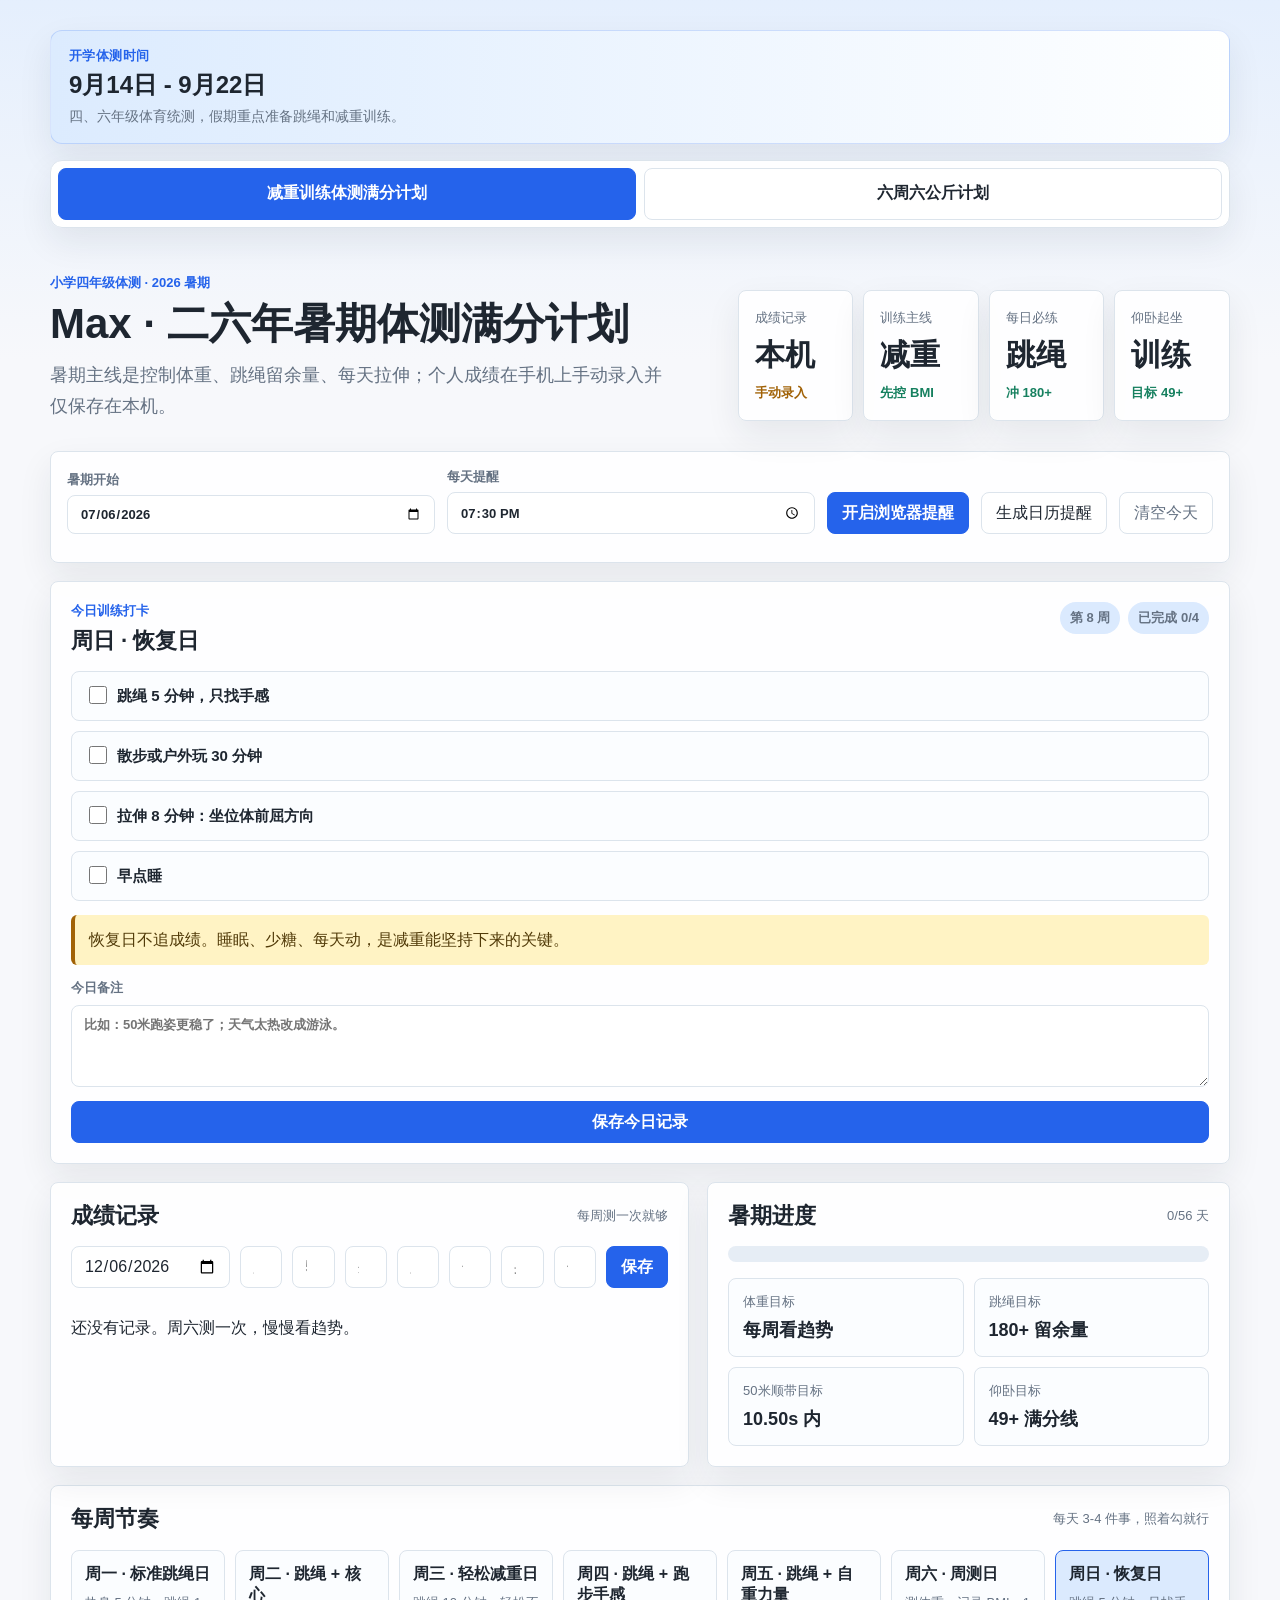
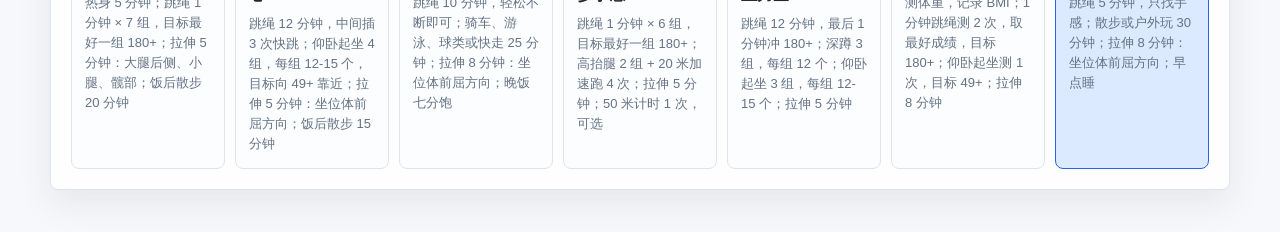
==== index.html @ 132ee06e "更新六周体测训练与饮食计划" ====
<!doctype html>
<html lang="zh-CN">
  <head>
    <meta charset="utf-8">
    <meta name="viewport" content="width=device-width, initial-scale=1">
    <title>Max · 二六年暑期体测满分计划</title>
    <link rel="stylesheet" href="styles.css?v=20260712-six-week-tabs">
  </head>
  <body>
    <main class="app-shell">
      <section class="top-banner" aria-label="体测时间提示">
        <span class="top-banner-label">开学体测时间</span>
        <strong>9月14日 - 9月22日</strong>
        <span>四、六年级体育统测，假期重点准备跳绳和减重训练。</span>
      </section>

      <nav class="plan-tabs" role="tablist" aria-label="计划切换">
        <button class="plan-tab active" id="trainingTab" type="button" role="tab" aria-selected="true" aria-controls="trainingPanel" data-tab="trainingPanel">减重训练体测满分计划</button>
        <button class="plan-tab" id="weightTab" type="button" role="tab" aria-selected="false" aria-controls="weightPanel" data-tab="weightPanel">六周六公斤计划</button>
      </nav>

      <div class="tab-panel active" id="trainingPanel" role="tabpanel" aria-labelledby="trainingTab">

      <section class="hero">
        <div>
          <p class="eyebrow">小学四年级体测 · 2026 暑期</p>
          <h1>Max · 二六年暑期体测满分计划</h1>
          <p class="hero-copy">暑期主线是控制体重、跳绳留余量、每天拉伸；个人成绩在手机上手动录入并仅保存在本机。</p>
        </div>
        <div class="score-board" aria-label="体测训练目标">
          <div>
            <span>成绩记录</span>
            <strong>本机</strong>
            <em>手动录入</em>
          </div>
          <div>
            <span>训练主线</span>
            <strong>减重</strong>
            <em>先控 BMI</em>
          </div>
          <div>
            <span>每日必练</span>
            <strong>跳绳</strong>
            <em>冲 180+</em>
          </div>
          <div>
            <span>仰卧起坐</span>
            <strong>训练</strong>
            <em>目标 49+</em>
          </div>
        </div>
      </section>

      <section class="control-bar">
        <label>
          暑期开始
          <input id="startDate" type="date">
        </label>
        <label>
          每天提醒
          <input id="reminderTime" type="time" value="19:30">
        </label>
        <button id="enableNotify" class="primary">开启浏览器提醒</button>
        <button id="downloadCalendar">生成日历提醒</button>
        <button id="resetToday" class="ghost">清空今天</button>
        <p id="reminderStatus" class="control-hint" aria-live="polite"></p>
      </section>

      <section class="dashboard">
        <article class="today-panel">
          <div class="section-title">
            <div>
              <p class="eyebrow">今日训练打卡</p>
              <h2 id="todayTitle">加载中</h2>
            </div>
            <div class="status-stack">
              <span id="weekBadge" class="badge">第 1 周</span>
              <span id="todayStatus" class="status">未打卡</span>
            </div>
          </div>
          <div id="checkItems" class="check-list"></div>
          <div class="note-box" id="coachNote"></div>
          <label class="memo-label">
            今日备注
            <textarea id="dailyMemo" rows="4" placeholder="比如：50米跑姿更稳了；天气太热改成游泳。"></textarea>
          </label>
          <button id="saveDay" class="primary wide">保存今日记录</button>
        </article>
      </section>

      <section class="metrics">
        <article>
          <div class="section-title compact">
            <h2>成绩记录</h2>
            <span>每周测一次就够</span>
          </div>
          <form id="metricForm" class="metric-form">
            <input id="metricDate" type="date" aria-label="记录日期">
            <input id="lung" type="number" step="1" min="0" placeholder="肺活量 ml">
            <input id="sprint50" type="number" step="0.01" min="0" placeholder="50米 秒">
            <input id="flex" type="number" step="0.1" placeholder="坐位体前屈 cm">
            <input id="rope" type="number" step="1" min="0" placeholder="跳绳 个/分钟">
            <input id="situps" type="number" step="1" min="0" placeholder="仰卧起坐 个/分钟">
            <input id="height" type="number" step="0.1" min="0" placeholder="身高 cm">
            <input id="weight" type="number" step="0.1" min="0" placeholder="体重 kg">
            <button class="primary" type="submit">保存</button>
          </form>
          <div id="metricHistory" class="history"></div>
        </article>

        <article>
          <div class="section-title compact">
            <h2>暑期进度</h2>
            <span id="progressText">0/56 天</span>
          </div>
          <div class="progress-wrap">
            <div id="progressBar" class="progress-bar"></div>
          </div>
          <div class="target-grid">
            <div><span>体重目标</span><strong>每周看趋势</strong></div>
            <div><span>跳绳目标</span><strong>180+ 留余量</strong></div>
            <div><span>50米顺带目标</span><strong>10.50s 内</strong></div>
            <div><span>仰卧目标</span><strong>49+ 满分线</strong></div>
          </div>
        </article>
      </section>

      <section class="plan-table">
        <div class="section-title compact">
          <h2>每周节奏</h2>
          <span>每天 3-4 件事，照着勾就行</span>
        </div>
        <div id="weeklyPlan" class="week-grid"></div>
      </section>

      </div>

      <div class="tab-panel" id="weightPanel" role="tabpanel" aria-labelledby="weightTab" hidden>
      <section class="diet-banner" aria-label="饮食目标提示">
        <span class="top-banner-label">六周饮食目标</span>
        <strong>以首次录入体重为起点，六周挑战减 6 kg</strong>
        <span>这是挑战目标，不是保证值。儿童短期减重需关注体能和生长发育，建议由儿科或儿童营养医生确认后执行。</span>
      </section>

      <section class="diet-plan">
        <div class="section-title compact">
          <h2>六周六公斤计划</h2>
          <span>每周复盘体重、精神状态和训练表现</span>
        </div>

        <article class="diet-block safety-note">
          <h3>六周目标线</h3>
          <div class="six-week-grid">
            <div><span>起点</span><strong>首次体重</strong><small>在手机上录入</small></div>
            <div><span>第 1 周</span><strong>起点 - 1 kg</strong><small>挑战线</small></div>
            <div><span>第 2 周</span><strong>起点 - 2 kg</strong><small>挑战线</small></div>
            <div><span>第 3 周</span><strong>起点 - 3 kg</strong><small>挑战线</small></div>
            <div><span>第 4 周</span><strong>起点 - 4 kg</strong><small>挑战线</small></div>
            <div><span>第 5 周</span><strong>起点 - 5 kg</strong><small>挑战线</small></div>
            <div><span>第 6 周</span><strong>起点 - 6 kg</strong><small>最终挑战线</small></div>
          </div>
          <p class="safety-copy">每周下降 1 kg 对四年级儿童属于激进速度。若一周下降超过 0.7 kg，或出现乏力、头晕、注意力下降、睡眠变差、跳绳和跑步成绩下降，应停止继续减量并咨询医生。体测前一周以保持体能为先。</p>
        </article>

        <article class="diet-block">
          <h3>一、每天的大原则</h3>
          <div class="diet-grid">
            <div>
              <strong>早餐</strong>
              <p>必须吃。以鸡蛋、牛奶/豆浆、粗粮主食和水果为主，帮助白天不乱吃。</p>
            </div>
            <div>
              <strong>午餐</strong>
              <p>正常吃，但主食换成玉米、红薯、燕麦、杂粮饭、全麦馒头，量控制在七分饱左右。</p>
            </div>
            <div>
              <strong>晚餐</strong>
              <p>清淡一点，海鲜优先清蒸、白灼、煮汤，主食少量，尽量不吃油炸和重油做法。</p>
            </div>
            <div>
              <strong>加餐</strong>
              <p>如果饿，优先水果、无糖酸奶、牛奶。不要拿饼干、薯片、甜饮料顶饿。</p>
            </div>
          </div>
          <ul class="diet-list">
            <li>主食不吃白米饭，改成粗粮、杂粮、玉米、红薯、燕麦、全麦面包。</li>
            <li>每餐都要有蛋白质，比如蒸鸡蛋、鱼片、虾、瘦牛肉、豆腐。</li>
            <li>每天喝 300–500ml 纯牛奶或等量奶制品；两盒合计不超过 500ml 时可以，不能用牛奶代替正餐。</li>
            <li>海鲜可以吃，但尽量清蒸、白灼、清炖，少油少酱。</li>
            <li>饮料只喝水、牛奶、无糖豆浆，不喝奶茶和甜饮料。</li>
            <li>晚饭别吃太晚，睡前不加夜宵。</li>
          </ul>
        </article>

        <article class="diet-block">
          <h3>Max 自己判断的 5 条标准</h3>
          <div class="self-check-grid">
            <div><strong>吃饭</strong><p>每餐一掌心蛋白质、两拳蔬菜、一拳粗粮，吃到不饿、不撑。</p></div>
            <div><strong>饮品</strong><p>每天牛奶 300–500ml，其余主要喝水，不喝甜饮料。</p></div>
            <div><strong>训练</strong><p>每天累计活动约 60 分钟；能说短句、不能轻松唱歌，强度就够了。</p></div>
            <div><strong>停止</strong><p>头晕、恶心、胸闷、膝踝疼或动作变形，马上停下来告诉家长。</p></div>
            <div><strong>复盘</strong><p>每周固定一天晨起称重；精神、睡眠和体测成绩正常才继续。</p></div>
          </div>
          <p class="memory-line">记住：不饿肚子、不喝甜饮料、每天动够、身体不难受、成绩不下降。</p>
        </article>

        <article class="diet-block">
          <h3>二、按六周推进</h3>
          <div class="weekly-diet">
            <div>
              <strong>第 1 周</strong>
              <p>先把白米饭换掉，建立粗粮主食习惯，控制零食和饮料。</p>
            </div>
            <div>
              <strong>第 2 周</strong>
              <p>午餐和晚餐都稳住，晚餐主食再少一点，海鲜尽量清蒸白灼。</p>
            </div>
            <div>
              <strong>第 3 周</strong>
              <p>继续减油减糖，训练日多一点蛋白质，恢复日减少主食总量。</p>
            </div>
            <div>
              <strong>第 4 周</strong>
              <p>保持三餐稳定，结合周测结果调整份量，不通过挨饿追赶数字。</p>
            </div>
            <div>
              <strong>第 5 周</strong>
              <p>继续清淡饮食和规律活动，重点观察跳绳、跑步成绩是否保持。</p>
            </div>
            <div>
              <strong>第 6 周</strong>
              <p>进入体测准备期，不再激进减量，保证睡眠、饮水和训练恢复。</p>
            </div>
          </div>
        </article>

        <article class="diet-block">
          <h3>三、一周 7 天示例</h3>
          <div class="seven-day-grid">
            <div>
              <span>周一</span>
              <p>早：蒸鸡蛋 + 牛奶 + 燕麦；中：杂粮饭 + 番茄牛肉 + 西兰花；晚：番茄鱼片汤 + 红薯。</p>
            </div>
            <div>
              <span>周二</span>
              <p>早：全麦面包 + 蒸鸡蛋 + 牛奶；中：玉米 + 白灼虾 + 西兰花；晚：番茄豆腐汤 + 小半根玉米。</p>
            </div>
            <div>
              <span>周三</span>
              <p>早：牛奶 + 蒸鸡蛋 + 小杂粮馒头；中：杂粮饭 + 番茄鱼片 + 青菜；晚：西兰花牛肉 + 黄瓜。</p>
            </div>
            <div>
              <span>周四</span>
              <p>早：牛奶 + 燕麦 + 香蕉；中：红薯 + 番茄牛肉 + 西兰花；晚：番茄蒸蛋 + 少量全麦面包。</p>
            </div>
            <div>
              <span>周五</span>
              <p>早：蒸鸡蛋 + 无糖酸奶 + 玉米；中：杂粮饭 + 番茄鱼片 + 西兰花；晚：虾仁蒸蛋 + 生菜。</p>
            </div>
            <div>
              <span>周六</span>
              <p>早：牛奶 + 蒸鸡蛋 + 红薯；中：粗粮饭 + 西兰花牛肉 + 番茄；晚：番茄豆腐鱼片汤。</p>
            </div>
            <div>
              <span>周日</span>
              <p>早：燕麦粥 + 蒸鸡蛋 + 牛奶；中：玉米 + 番茄牛肉 + 西兰花；晚：番茄鱼片汤 + 少量粗粮。</p>
            </div>
          </div>
        </article>
      </section>
      </div>
    </main>

    <template id="workoutTemplate">
      <label class="workout-item">
        <input type="checkbox">
        <span></span>
      </label>
    </template>

    <script src="app.js?v=20260712-six-week-tabs"></script>
  </body>
</html>
---- styles.css ----
:root {
  color-scheme: light;
  --ink: #1e2630;
  --muted: #657283;
  --line: #dce4ec;
  --paper: #f7f8fb;
  --white: #ffffff;
  --blue: #2563eb;
  --blue-2: #dbeafe;
  --green: #16805f;
  --green-2: #dff7ed;
  --amber: #a16207;
  --amber-2: #fff3c4;
  --red: #b42318;
  --shadow: 0 14px 34px rgba(30, 38, 48, 0.08);
}

* {
  box-sizing: border-box;
}

body {
  margin: 0;
  color: var(--ink);
  background:
    linear-gradient(180deg, rgba(219, 234, 254, 0.65), rgba(247, 248, 251, 0) 360px),
    var(--paper);
  font-family: -apple-system, BlinkMacSystemFont, "Segoe UI", "PingFang SC", "Microsoft YaHei", sans-serif;
  letter-spacing: 0;
}

button,
input,
textarea {
  font: inherit;
}

button {
  min-height: 42px;
  border: 1px solid var(--line);
  border-radius: 8px;
  padding: 0 14px;
  color: var(--ink);
  background: var(--white);
  cursor: pointer;
}

button:hover {
  border-color: #aebdcb;
}

.primary {
  border-color: var(--blue);
  background: var(--blue);
  color: var(--white);
  font-weight: 700;
}

.ghost {
  color: var(--muted);
}

.wide {
  width: 100%;
}

.app-shell {
  width: min(1180px, calc(100% - 32px));
  margin: 0 auto;
  padding: 30px 0 42px;
}

.plan-tabs {
  position: sticky;
  top: 10px;
  z-index: 10;
  display: grid;
  grid-template-columns: 1fr 1fr;
  gap: 8px;
  margin: 16px 0;
  padding: 7px;
  border: 1px solid var(--line);
  border-radius: 12px;
  background: rgba(255, 255, 255, 0.94);
  box-shadow: var(--shadow);
  backdrop-filter: blur(12px);
}

.plan-tab {
  min-height: 52px;
  font-weight: 800;
}

.plan-tab.active {
  border-color: var(--blue);
  color: var(--white);
  background: var(--blue);
}

.tab-panel[hidden] {
  display: none;
}

.top-banner {
  display: grid;
  gap: 6px;
  padding: 16px 18px;
  margin-bottom: 16px;
  border: 1px solid rgba(37, 99, 235, 0.18);
  border-radius: 12px;
  background: linear-gradient(90deg, rgba(219, 234, 254, 0.95), rgba(255, 255, 255, 0.95));
  box-shadow: var(--shadow);
}

.top-banner-label {
  color: var(--blue);
  font-size: 13px;
  font-weight: 800;
  letter-spacing: 0.03em;
}

.top-banner strong {
  font-size: 24px;
  line-height: 1.15;
}

.top-banner span:last-child {
  color: var(--muted);
  font-size: 14px;
  line-height: 1.6;
}

.diet-banner {
  display: grid;
  gap: 6px;
  padding: 16px 18px;
  margin-bottom: 16px;
  border: 1px solid rgba(22, 128, 95, 0.18);
  border-radius: 12px;
  background: linear-gradient(90deg, rgba(223, 247, 237, 0.95), rgba(255, 255, 255, 0.95));
  box-shadow: var(--shadow);
}

.diet-banner strong {
  font-size: 22px;
  line-height: 1.2;
}

.diet-banner span:last-child {
  color: var(--muted);
  font-size: 14px;
  line-height: 1.6;
}

.hero {
  display: grid;
  grid-template-columns: 1.15fr 0.85fr;
  gap: 22px;
  align-items: end;
  padding: 30px 0 18px;
}

.eyebrow {
  margin: 0 0 8px;
  color: var(--blue);
  font-size: 13px;
  font-weight: 800;
}

h1,
h2 {
  margin: 0;
  line-height: 1.15;
}

h1 {
  font-size: 42px;
}

h2 {
  font-size: 22px;
}

.hero-copy {
  max-width: 620px;
  margin: 12px 0 0;
  color: var(--muted);
  font-size: 18px;
  line-height: 1.7;
}

.score-board {
  display: grid;
  grid-template-columns: repeat(4, 1fr);
  gap: 10px;
}

.score-board div,
.dashboard article,
.metrics article,
.plan-table,
.control-bar {
  border: 1px solid var(--line);
  border-radius: 8px;
  background: rgba(255, 255, 255, 0.92);
  box-shadow: var(--shadow);
}

.score-board div {
  padding: 18px 16px;
}

.score-board span,
.target-grid span,
.section-title span,
.history span {
  display: block;
  color: var(--muted);
  font-size: 13px;
}

.score-board strong {
  display: block;
  margin-top: 8px;
  font-size: 30px;
}

.score-board em {
  display: inline-block;
  margin-top: 8px;
  color: var(--green);
  font-style: normal;
  font-size: 13px;
  font-weight: 800;
}

.score-board div:nth-child(1) em {
  color: var(--amber);
}

.control-bar {
  display: grid;
  grid-template-columns: 1fr 1fr auto auto auto;
  gap: 12px;
  align-items: end;
  padding: 16px;
  margin: 12px 0 18px;
}

.control-hint {
  grid-column: 1 / -1;
  margin: 0;
  color: var(--muted);
  font-size: 13px;
  font-weight: 500;
  line-height: 1.55;
}

.control-hint.ok {
  color: var(--green);
}

.control-hint.warn {
  color: var(--amber);
}

.control-hint.error {
  color: var(--red);
}

label {
  color: var(--muted);
  font-size: 13px;
  font-weight: 700;
}

input,
textarea {
  width: 100%;
  border: 1px solid var(--line);
  border-radius: 8px;
  padding: 10px 12px;
  color: var(--ink);
  background: var(--white);
}

label input {
  display: block;
  margin-top: 6px;
}

.dashboard,
.metrics {
  display: grid;
  grid-template-columns: 1fr;
  gap: 18px;
  margin-bottom: 18px;
}

.metrics {
  grid-template-columns: 1.1fr 0.9fr;
}

.dashboard article,
.metrics article,
.plan-table {
  padding: 20px;
}

.diet-plan {
  display: grid;
  gap: 16px;
  margin-bottom: 18px;
  padding: 20px;
  border: 1px solid var(--line);
  border-radius: 8px;
  background: rgba(255, 255, 255, 0.92);
  box-shadow: var(--shadow);
}

.six-week-grid {
  display: grid;
  grid-template-columns: repeat(7, minmax(0, 1fr));
  gap: 10px;
}

.six-week-grid div {
  display: grid;
  gap: 7px;
  padding: 14px 10px;
  border: 1px solid rgba(22, 128, 95, 0.2);
  border-radius: 10px;
  background: var(--green-2);
  text-align: center;
}

.six-week-grid span,
.six-week-grid small {
  color: var(--muted);
}

.six-week-grid strong {
  font-size: 20px;
}

.safety-copy {
  margin: 14px 0 0;
  padding: 12px 14px;
  border-left: 4px solid var(--amber);
  border-radius: 6px;
  color: #513a08;
  background: var(--amber-2);
  line-height: 1.65;
}

.self-check-grid {
  display: grid;
  grid-template-columns: repeat(5, minmax(0, 1fr));
  gap: 10px;
}

.self-check-grid div {
  padding: 14px;
  border: 1px solid var(--line);
  border-radius: 10px;
  background: var(--white);
}

.self-check-grid p {
  margin: 8px 0 0;
  color: var(--muted);
  font-size: 14px;
  line-height: 1.6;
}

.memory-line {
  margin: 14px 0 0;
  padding: 14px;
  border-radius: 10px;
  color: var(--green);
  background: var(--green-2);
  font-weight: 800;
  text-align: center;
}

.diet-block {
  border: 1px solid var(--line);
  border-radius: 12px;
  padding: 18px;
  background: #fcfdff;
}

.diet-block h3 {
  margin: 0 0 14px;
  font-size: 18px;
}

.diet-grid,
.weekly-diet,
.seven-day-grid {
  display: grid;
  gap: 12px;
}

.diet-grid {
  grid-template-columns: repeat(2, minmax(0, 1fr));
}

.diet-grid div,
.weekly-diet div,
.seven-day-grid div {
  border: 1px solid var(--line);
  border-radius: 10px;
  padding: 14px;
  background: #ffffff;
}

.diet-grid strong,
.weekly-diet strong {
  display: block;
  margin-bottom: 6px;
  font-size: 15px;
}

.diet-grid p,
.weekly-diet p,
.seven-day-grid p {
  margin: 0;
  color: var(--muted);
  line-height: 1.6;
}

.diet-list {
  margin: 14px 0 0;
  padding-left: 20px;
  color: var(--ink);
  line-height: 1.8;
}

.diet-list li + li {
  margin-top: 6px;
}

.weekly-diet {
  grid-template-columns: repeat(2, minmax(0, 1fr));
}

.seven-day-grid {
  grid-template-columns: repeat(2, minmax(0, 1fr));
}

.seven-day-grid span {
  display: block;
  margin-bottom: 6px;
  color: var(--blue);
  font-weight: 800;
}

.section-title {
  display: flex;
  justify-content: space-between;
  gap: 14px;
  align-items: flex-start;
  margin-bottom: 18px;
}

.section-title.compact {
  align-items: center;
}

.badge,
.status {
  flex: 0 0 auto;
  border-radius: 999px;
  padding: 7px 10px;
  background: var(--blue-2);
  color: var(--blue);
  font-size: 13px;
  font-weight: 800;
}

.status-stack {
  display: flex;
  gap: 8px;
  align-items: center;
  flex-wrap: wrap;
  justify-content: flex-end;
}

.status.done {
  background: var(--green-2);
  color: var(--green);
}

.workout-list,
.check-list {
  display: grid;
  gap: 10px;
}

.workout-item {
  display: grid;
  grid-template-columns: 22px 1fr;
  gap: 10px;
  align-items: start;
  border: 1px solid var(--line);
  border-radius: 8px;
  padding: 13px;
  color: var(--ink);
  background: #fbfdff;
  font-size: 15px;
  font-weight: 600;
  line-height: 1.45;
}

.workout-item input {
  width: 18px;
  height: 18px;
  margin-top: 1px;
  accent-color: var(--blue);
}

.note-box {
  margin-top: 14px;
  border-left: 4px solid var(--amber);
  border-radius: 6px;
  padding: 12px 14px;
  background: var(--amber-2);
  color: #513a08;
  line-height: 1.6;
}

.memo-label {
  display: block;
  margin: 14px 0;
}

.memo-label textarea {
  display: block;
  margin-top: 8px;
  resize: vertical;
}

.metric-form {
  display: grid;
  grid-template-columns: repeat(8, 1fr) auto;
  gap: 10px;
}

.history {
  display: grid;
  gap: 10px;
  margin-top: 14px;
}

.history-item {
  display: grid;
  grid-template-columns: 100px repeat(10, minmax(72px, 1fr));
  gap: 8px;
  align-items: center;
  border-bottom: 1px solid var(--line);
  padding: 10px 0;
}

.progress-wrap {
  height: 16px;
  overflow: hidden;
  border-radius: 999px;
  background: #e6edf5;
}

.progress-bar {
  width: 0%;
  height: 100%;
  border-radius: inherit;
  background: linear-gradient(90deg, var(--blue), var(--green));
  transition: width 0.2s ease;
}

.target-grid {
  display: grid;
  grid-template-columns: repeat(2, 1fr);
  gap: 10px;
  margin-top: 16px;
}

.target-grid div {
  border: 1px solid var(--line);
  border-radius: 8px;
  padding: 14px;
  background: #fbfdff;
}

.target-grid strong {
  display: block;
  margin-top: 7px;
  font-size: 18px;
}

.week-grid {
  display: grid;
  grid-template-columns: repeat(7, 1fr);
  gap: 10px;
}

.day-card {
  border: 1px solid var(--line);
  border-radius: 8px;
  padding: 13px;
  min-height: 154px;
  background: #fbfdff;
}

.day-card strong {
  display: block;
  margin-bottom: 8px;
}

.day-card p {
  margin: 0;
  color: var(--muted);
  font-size: 13px;
  line-height: 1.55;
}

.day-card.today {
  border-color: var(--blue);
  background: var(--blue-2);
}

@media (max-width: 900px) {
  .hero,
  .dashboard,
  .metrics {
    grid-template-columns: 1fr;
  }

  .control-bar,
  .metric-form,
  .week-grid {
    grid-template-columns: 1fr;
  }

  .score-board,
  .target-grid {
    grid-template-columns: 1fr;
  }

  h1 {
    font-size: 34px;
  }

  .history-item {
    grid-template-columns: 1fr 1fr;
  }

  .diet-grid,
  .weekly-diet,
  .seven-day-grid,
  .six-week-grid,
  .self-check-grid {
    grid-template-columns: 1fr;
  }

  .plan-tabs {
    top: 6px;
  }

  .plan-tab {
    min-height: 58px;
    padding: 8px;
    font-size: 14px;
  }
}
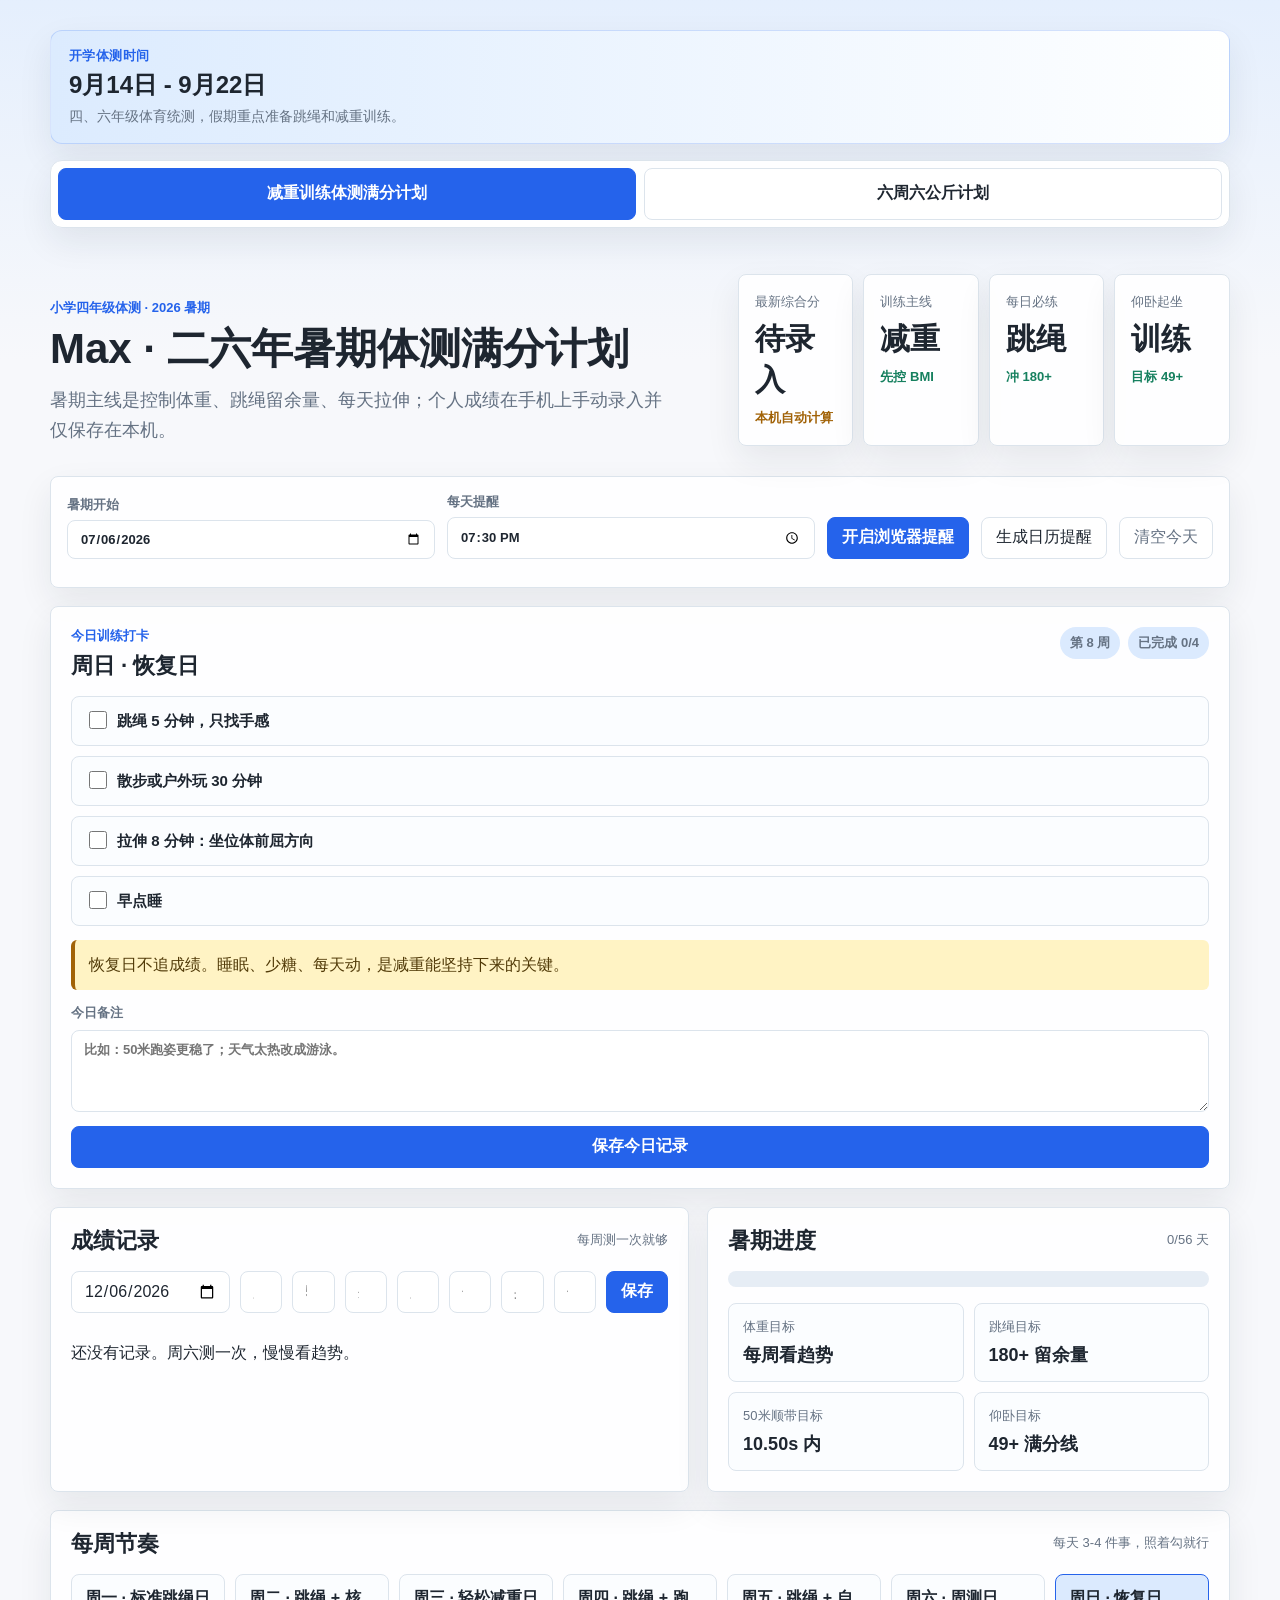
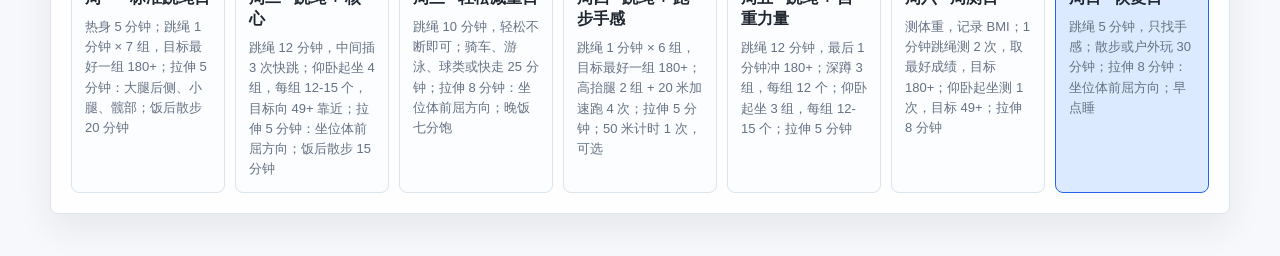
==== commit 2673a979: "统一综合分计算和显示口径" ====
--- a/index.html
+++ b/index.html
@@ -29,9 +29,9 @@
         </div>
         <div class="score-board" aria-label="体测训练目标">
           <div>
-            <span>成绩记录</span>
-            <strong>本机</strong>
-            <em>手动录入</em>
+            <span>最新综合分</span>
+            <strong id="latestTotalScore">待录入</strong>
+            <em id="latestScoreBreakdown">本机自动计算</em>
           </div>
           <div>
             <span>训练主线</span>
@@ -138,7 +138,7 @@
       <div class="tab-panel" id="weightPanel" role="tabpanel" aria-labelledby="weightTab" hidden>
       <section class="diet-banner" aria-label="饮食目标提示">
         <span class="top-banner-label">六周饮食目标</span>
-        <strong>以首次录入体重为起点，六周挑战减 6 kg</strong>
+        <strong id="weightGoalHeadline">以首次录入体重为起点，六周挑战减 6 kg</strong>
         <span>这是挑战目标，不是保证值。儿童短期减重需关注体能和生长发育，建议由儿科或儿童营养医生确认后执行。</span>
       </section>
 
@@ -151,13 +151,13 @@
         <article class="diet-block safety-note">
           <h3>六周目标线</h3>
           <div class="six-week-grid">
-            <div><span>起点</span><strong>首次体重</strong><small>在手机上录入</small></div>
-            <div><span>第 1 周</span><strong>起点 - 1 kg</strong><small>挑战线</small></div>
-            <div><span>第 2 周</span><strong>起点 - 2 kg</strong><small>挑战线</small></div>
-            <div><span>第 3 周</span><strong>起点 - 3 kg</strong><small>挑战线</small></div>
-            <div><span>第 4 周</span><strong>起点 - 4 kg</strong><small>挑战线</small></div>
-            <div><span>第 5 周</span><strong>起点 - 5 kg</strong><small>挑战线</small></div>
-            <div><span>第 6 周</span><strong>起点 - 6 kg</strong><small>最终挑战线</small></div>
+            <div><span>起点</span><strong id="weightTarget0">首次体重</strong><small>在手机上录入</small></div>
+            <div><span>第 1 周</span><strong id="weightTarget1">起点 - 1 kg</strong><small>挑战线</small></div>
+            <div><span>第 2 周</span><strong id="weightTarget2">起点 - 2 kg</strong><small>挑战线</small></div>
+            <div><span>第 3 周</span><strong id="weightTarget3">起点 - 3 kg</strong><small>挑战线</small></div>
+            <div><span>第 4 周</span><strong id="weightTarget4">起点 - 4 kg</strong><small>挑战线</small></div>
+            <div><span>第 5 周</span><strong id="weightTarget5">起点 - 5 kg</strong><small>挑战线</small></div>
+            <div><span>第 6 周</span><strong id="weightTarget6">起点 - 6 kg</strong><small>最终挑战线</small></div>
           </div>
           <p class="safety-copy">每周下降 1 kg 对四年级儿童属于激进速度。若一周下降超过 0.7 kg，或出现乏力、头晕、注意力下降、睡眠变差、跳绳和跑步成绩下降，应停止继续减量并咨询医生。体测前一周以保持体能为先。</p>
         </article>
@@ -278,6 +278,6 @@
       </label>
     </template>
 
-    <script src="app.js?v=20260712-six-week-tabs"></script>
+    <script src="app.js?v=20260712-score-consistency-fix"></script>
   </body>
 </html>
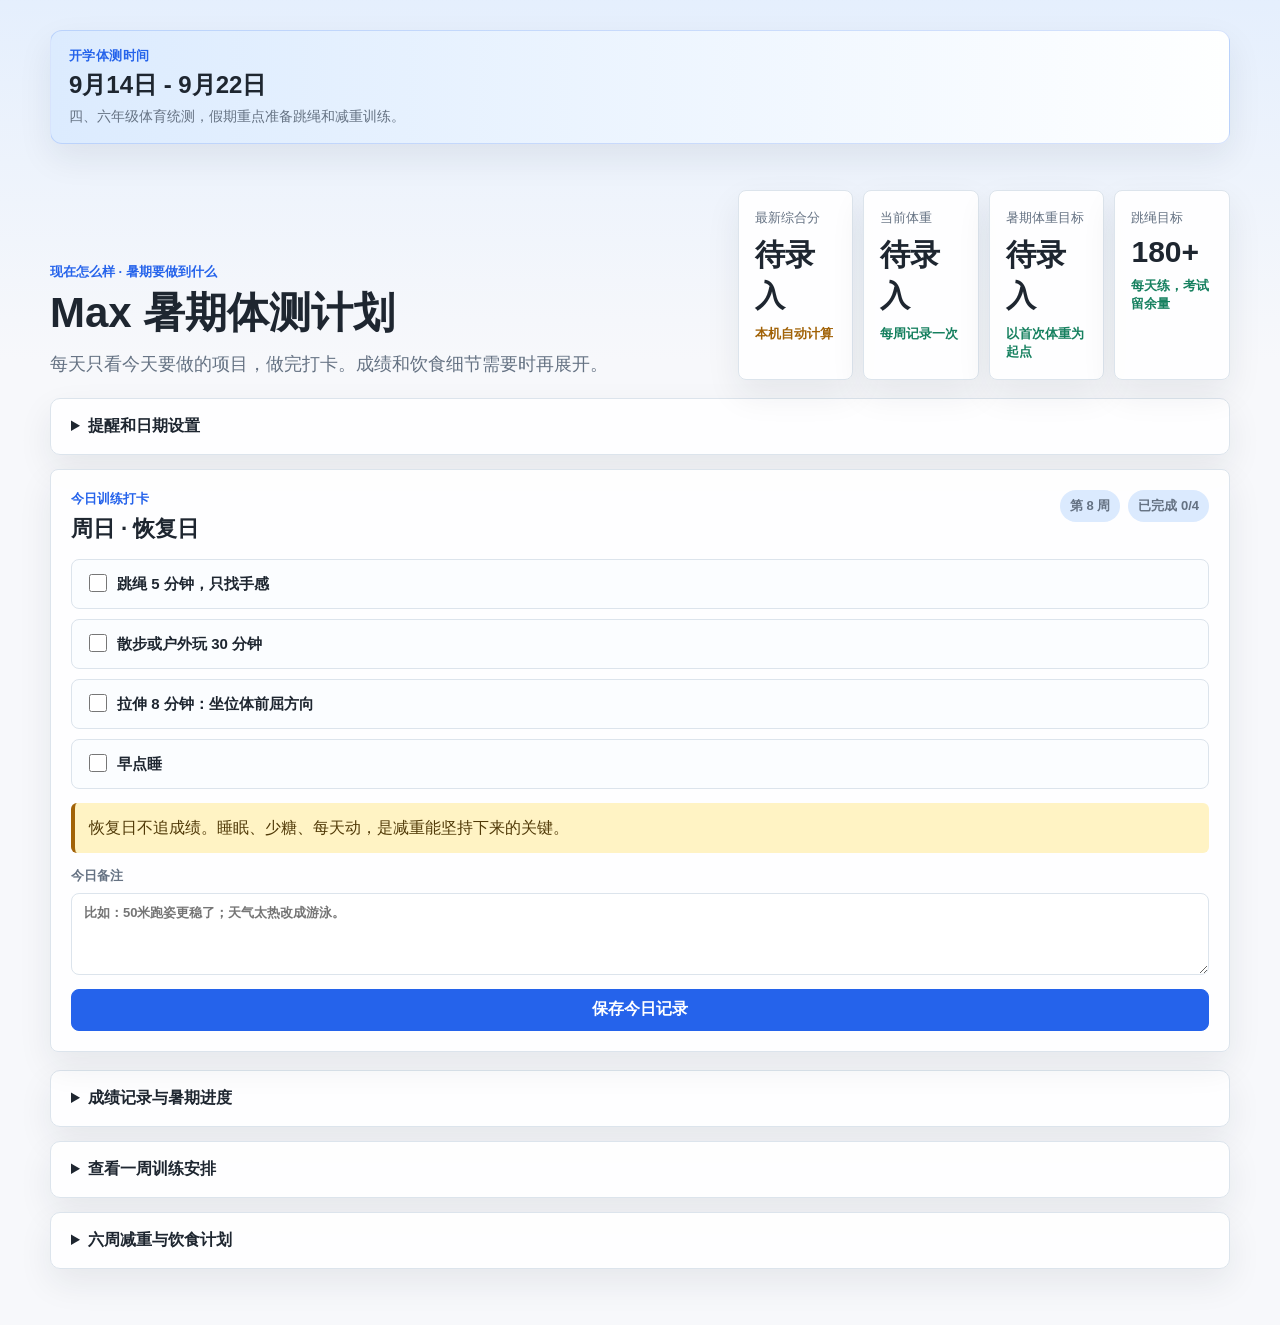
==== commit 44e20ebc: "简化首页并折叠详细信息" ====
--- a/index.html
+++ b/index.html
@@ -4,7 +4,7 @@
     <meta charset="utf-8">
     <meta name="viewport" content="width=device-width, initial-scale=1">
     <title>Max · 二六年暑期体测满分计划</title>
-    <link rel="stylesheet" href="styles.css?v=20260712-six-week-tabs">
+    <link rel="stylesheet" href="styles.css?v=20260719-simple-home">
   </head>
   <body>
     <main class="app-shell">
@@ -14,18 +14,11 @@
         <span>四、六年级体育统测，假期重点准备跳绳和减重训练。</span>
       </section>
 
-      <nav class="plan-tabs" role="tablist" aria-label="计划切换">
-        <button class="plan-tab active" id="trainingTab" type="button" role="tab" aria-selected="true" aria-controls="trainingPanel" data-tab="trainingPanel">减重训练体测满分计划</button>
-        <button class="plan-tab" id="weightTab" type="button" role="tab" aria-selected="false" aria-controls="weightPanel" data-tab="weightPanel">六周六公斤计划</button>
-      </nav>
-
-      <div class="tab-panel active" id="trainingPanel" role="tabpanel" aria-labelledby="trainingTab">
-
       <section class="hero">
         <div>
-          <p class="eyebrow">小学四年级体测 · 2026 暑期</p>
-          <h1>Max · 二六年暑期体测满分计划</h1>
-          <p class="hero-copy">暑期主线是控制体重、跳绳留余量、每天拉伸；个人成绩在手机上手动录入并仅保存在本机。</p>
+          <p class="eyebrow">现在怎么样 · 暑期要做到什么</p>
+          <h1>Max 暑期体测计划</h1>
+          <p class="hero-copy">每天只看今天要做的项目，做完打卡。成绩和饮食细节需要时再展开。</p>
         </div>
         <div class="score-board" aria-label="体测训练目标">
           <div>
@@ -34,24 +27,26 @@
             <em id="latestScoreBreakdown">本机自动计算</em>
           </div>
           <div>
-            <span>训练主线</span>
-            <strong>减重</strong>
-            <em>先控 BMI</em>
-          </div>
-          <div>
-            <span>每日必练</span>
-            <strong>跳绳</strong>
-            <em>冲 180+</em>
-          </div>
-          <div>
-            <span>仰卧起坐</span>
-            <strong>训练</strong>
-            <em>目标 49+</em>
-          </div>
-        </div>
-      </section>
-
-      <section class="control-bar">
+            <span>当前体重</span>
+            <strong id="currentWeight">待录入</strong>
+            <em id="currentWeightDate">每周记录一次</em>
+          </div>
+          <div>
+            <span>暑期体重目标</span>
+            <strong id="summerWeightGoal">待录入</strong>
+            <em>以首次体重为起点</em>
+          </div>
+          <div>
+            <span>跳绳目标</span>
+            <strong>180+</strong>
+            <em>每天练，考试留余量</em>
+          </div>
+        </div>
+      </section>
+
+      <details class="fold-card">
+        <summary>提醒和日期设置</summary>
+      <section class="control-bar inner-card">
         <label>
           暑期开始
           <input id="startDate" type="date">
@@ -65,6 +60,7 @@
         <button id="resetToday" class="ghost">清空今天</button>
         <p id="reminderStatus" class="control-hint" aria-live="polite"></p>
       </section>
+      </details>
 
       <section class="dashboard">
         <article class="today-panel">
@@ -88,7 +84,9 @@
         </article>
       </section>
 
-      <section class="metrics">
+      <details class="fold-card">
+        <summary>成绩记录与暑期进度</summary>
+      <section class="metrics inner-section">
         <article>
           <div class="section-title compact">
             <h2>成绩记录</h2>
@@ -124,18 +122,21 @@
           </div>
         </article>
       </section>
-
-      <section class="plan-table">
+      </details>
+
+      <details class="fold-card">
+        <summary>查看一周训练安排</summary>
+      <section class="plan-table inner-card">
         <div class="section-title compact">
           <h2>每周节奏</h2>
           <span>每天 3-4 件事，照着勾就行</span>
         </div>
         <div id="weeklyPlan" class="week-grid"></div>
       </section>
-
-      </div>
-
-      <div class="tab-panel" id="weightPanel" role="tabpanel" aria-labelledby="weightTab" hidden>
+      </details>
+
+      <details class="fold-card">
+      <summary>六周减重与饮食计划</summary>
       <section class="diet-banner" aria-label="饮食目标提示">
         <span class="top-banner-label">六周饮食目标</span>
         <strong id="weightGoalHeadline">以首次录入体重为起点，六周挑战减 6 kg</strong>
@@ -268,7 +269,7 @@
           </div>
         </article>
       </section>
-      </div>
+      </details>
     </main>
 
     <template id="workoutTemplate">
@@ -278,6 +279,6 @@
       </label>
     </template>
 
-    <script src="app.js?v=20260712-score-consistency-fix"></script>
+    <script src="app.js?v=20260719-simple-home"></script>
   </body>
 </html>
--- a/styles.css
+++ b/styles.css
@@ -70,36 +70,37 @@
   padding: 30px 0 42px;
 }
 
-.plan-tabs {
-  position: sticky;
-  top: 10px;
-  z-index: 10;
-  display: grid;
-  grid-template-columns: 1fr 1fr;
-  gap: 8px;
-  margin: 16px 0;
-  padding: 7px;
-  border: 1px solid var(--line);
-  border-radius: 12px;
-  background: rgba(255, 255, 255, 0.94);
+.fold-card {
+  margin: 0 0 14px;
+  border: 1px solid var(--line);
+  border-radius: 10px;
+  background: rgba(255, 255, 255, 0.92);
   box-shadow: var(--shadow);
-  backdrop-filter: blur(12px);
-}
-
-.plan-tab {
-  min-height: 52px;
+  overflow: hidden;
+}
+
+.fold-card > summary {
+  padding: 17px 20px;
+  cursor: pointer;
+  color: var(--ink);
+  font-size: 16px;
   font-weight: 800;
-}
-
-.plan-tab.active {
-  border-color: var(--blue);
-  color: var(--white);
-  background: var(--blue);
-}
-
-.tab-panel[hidden] {
-  display: none;
-}
+  list-style-position: inside;
+}
+
+.fold-card[open] > summary {
+  border-bottom: 1px solid var(--line);
+  background: #fbfdff;
+}
+
+.inner-card,
+.inner-section {
+  margin: 0;
+  border: 0;
+  border-radius: 0;
+  box-shadow: none;
+}
+
 
 .top-banner {
   display: grid;
@@ -662,13 +663,4 @@
     grid-template-columns: 1fr;
   }
 
-  .plan-tabs {
-    top: 6px;
-  }
-
-  .plan-tab {
-    min-height: 58px;
-    padding: 8px;
-    font-size: 14px;
-  }
-}
+}
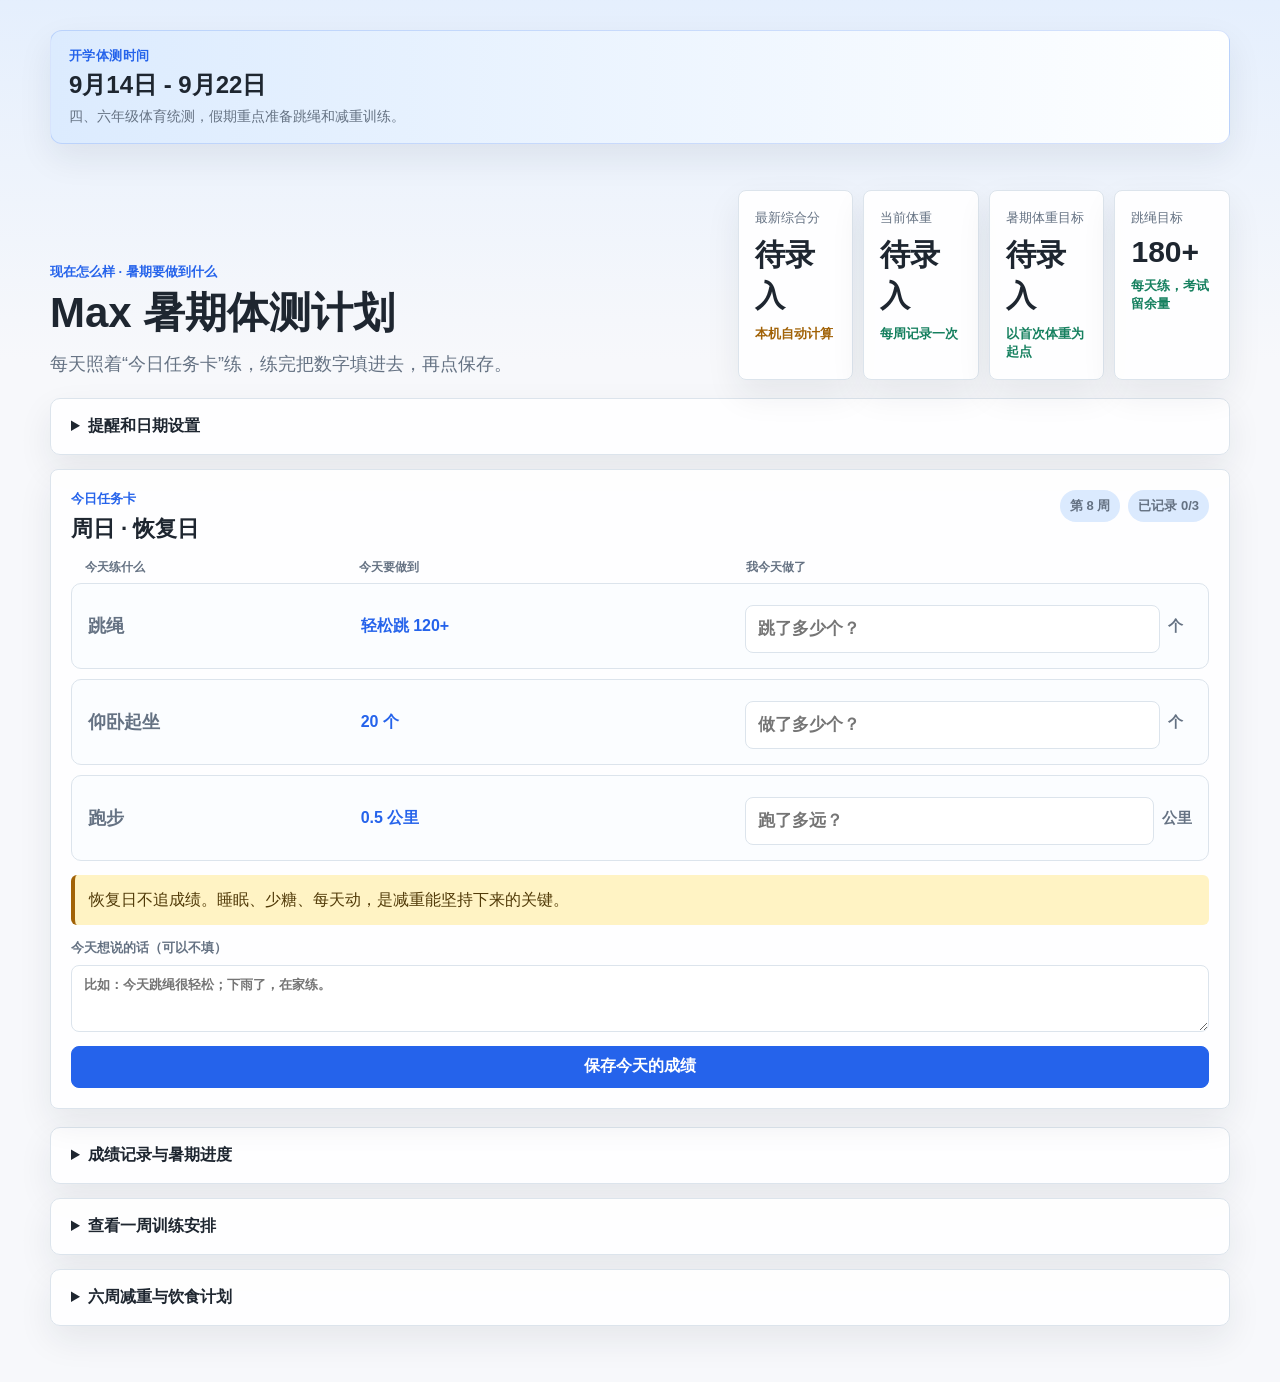
==== commit c2fdd6dc: "合并每日训练任务和成绩记录" ====
--- a/index.html
+++ b/index.html
@@ -4,7 +4,7 @@
     <meta charset="utf-8">
     <meta name="viewport" content="width=device-width, initial-scale=1">
     <title>Max · 二六年暑期体测满分计划</title>
-    <link rel="stylesheet" href="styles.css?v=20260719-simple-home">
+    <link rel="stylesheet" href="styles.css?v=20260719-daily-results">
   </head>
   <body>
     <main class="app-shell">
@@ -18,7 +18,7 @@
         <div>
           <p class="eyebrow">现在怎么样 · 暑期要做到什么</p>
           <h1>Max 暑期体测计划</h1>
-          <p class="hero-copy">每天只看今天要做的项目，做完打卡。成绩和饮食细节需要时再展开。</p>
+          <p class="hero-copy">每天照着“今日任务卡”练，练完把数字填进去，再点保存。</p>
         </div>
         <div class="score-board" aria-label="体测训练目标">
           <div>
@@ -66,7 +66,7 @@
         <article class="today-panel">
           <div class="section-title">
             <div>
-              <p class="eyebrow">今日训练打卡</p>
+              <p class="eyebrow">今日任务卡</p>
               <h2 id="todayTitle">加载中</h2>
             </div>
             <div class="status-stack">
@@ -74,13 +74,18 @@
               <span id="todayStatus" class="status">未打卡</span>
             </div>
           </div>
-          <div id="checkItems" class="check-list"></div>
+          <div class="daily-result-head" aria-hidden="true">
+            <span>今天练什么</span>
+            <span>今天要做到</span>
+            <span>我今天做了</span>
+          </div>
+          <div id="dailyResults" class="daily-results"></div>
           <div class="note-box" id="coachNote"></div>
           <label class="memo-label">
-            今日备注
-            <textarea id="dailyMemo" rows="4" placeholder="比如：50米跑姿更稳了；天气太热改成游泳。"></textarea>
+            今天想说的话（可以不填）
+            <textarea id="dailyMemo" rows="3" placeholder="比如：今天跳绳很轻松；下雨了，在家练。"></textarea>
           </label>
-          <button id="saveDay" class="primary wide">保存今日记录</button>
+          <button id="saveDay" class="primary wide">保存今天的成绩</button>
         </article>
       </section>
 
@@ -272,13 +277,17 @@
       </details>
     </main>
 
-    <template id="workoutTemplate">
-      <label class="workout-item">
-        <input type="checkbox">
-        <span></span>
+    <template id="dailyResultTemplate">
+      <label class="daily-result-item">
+        <strong class="result-name"></strong>
+        <span class="result-target"></span>
+        <span class="result-input-wrap">
+          <input class="result-input" type="number" min="0" inputmode="decimal">
+          <em class="result-unit"></em>
+        </span>
       </label>
     </template>
 
-    <script src="app.js?v=20260719-simple-home"></script>
+    <script src="app.js?v=20260719-daily-results"></script>
   </body>
 </html>
--- a/styles.css
+++ b/styles.css
@@ -494,9 +494,63 @@
 }
 
 .workout-list,
-.check-list {
-  display: grid;
-  gap: 10px;
+.check-list,
+.daily-results {
+  display: grid;
+  gap: 10px;
+}
+
+.daily-result-head,
+.daily-result-item {
+  display: grid;
+  grid-template-columns: minmax(76px, 0.7fr) minmax(110px, 1fr) minmax(150px, 1.2fr);
+  gap: 12px;
+  align-items: center;
+}
+
+.daily-result-head {
+  padding: 0 14px 7px;
+  color: var(--muted);
+  font-size: 12px;
+  font-weight: 800;
+}
+
+.daily-result-item {
+  border: 1px solid var(--line);
+  border-radius: 10px;
+  padding: 15px 16px;
+  background: #fbfdff;
+}
+
+.result-name {
+  font-size: 18px;
+}
+
+.result-target {
+  color: var(--blue);
+  font-size: 16px;
+  font-weight: 800;
+}
+
+.result-input-wrap {
+  display: grid;
+  grid-template-columns: 1fr auto;
+  gap: 8px;
+  align-items: center;
+}
+
+.result-input-wrap input {
+  min-width: 0;
+  min-height: 48px;
+  font-size: 17px;
+}
+
+.result-unit {
+  min-width: 24px;
+  color: var(--muted);
+  font-size: 15px;
+  font-style: normal;
+  font-weight: 700;
 }
 
 .workout-item {
@@ -519,6 +573,24 @@
   height: 18px;
   margin-top: 1px;
   accent-color: var(--blue);
+}
+
+@media (max-width: 560px) {
+  .daily-result-head {
+    display: none;
+  }
+
+  .daily-result-item {
+    grid-template-columns: 1fr 1.45fr;
+  }
+
+  .result-target {
+    text-align: right;
+  }
+
+  .result-input-wrap {
+    grid-column: 1 / -1;
+  }
 }
 
 .note-box {
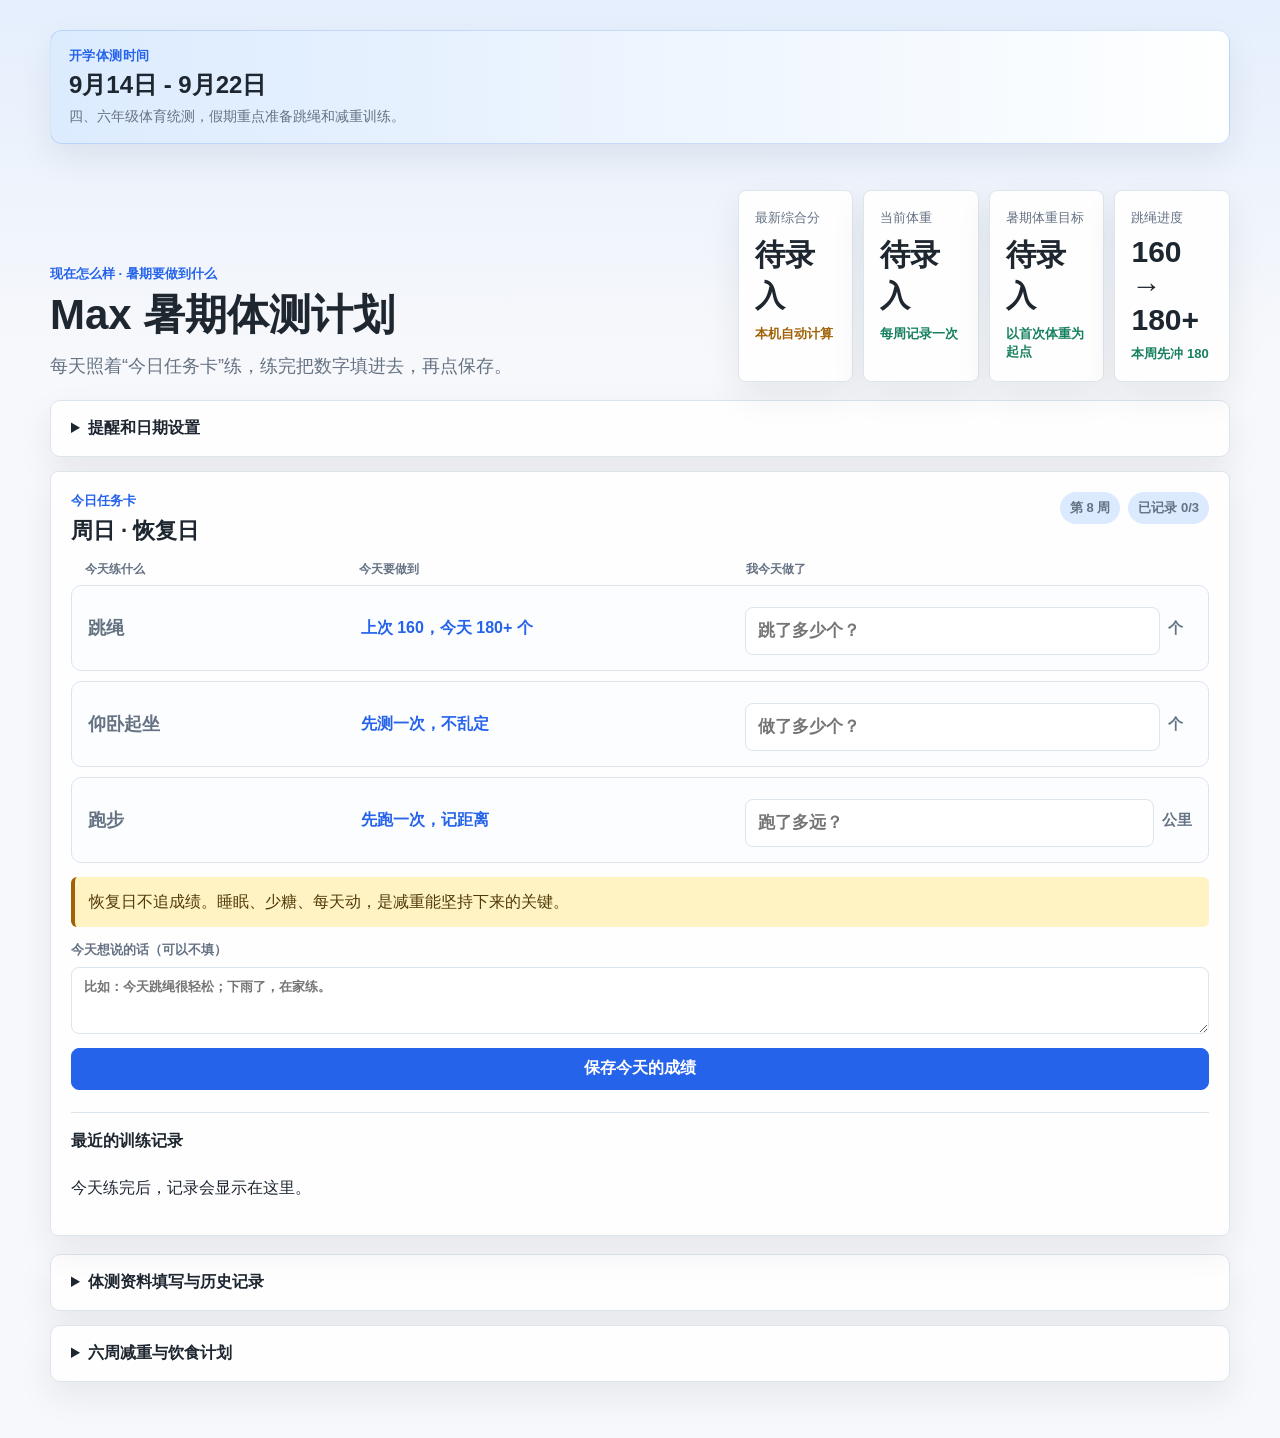
==== commit 039422a9: "统一每日训练记录并优化历史入口" ====
--- a/index.html
+++ b/index.html
@@ -37,9 +37,9 @@
             <em>以首次体重为起点</em>
           </div>
           <div>
-            <span>跳绳目标</span>
-            <strong>180+</strong>
-            <em>每天练，考试留余量</em>
+            <span>跳绳进度</span>
+            <strong id="ropeProgress">160 → 180+</strong>
+            <em id="ropeProgressHint">本周先冲 170</em>
           </div>
         </div>
       </section>
@@ -86,28 +86,34 @@
             <textarea id="dailyMemo" rows="3" placeholder="比如：今天跳绳很轻松；下雨了，在家练。"></textarea>
           </label>
           <button id="saveDay" class="primary wide">保存今天的成绩</button>
+          <div class="recent-days">
+            <h3>最近的训练记录</h3>
+            <div id="dailyHistory" class="daily-history"></div>
+          </div>
         </article>
       </section>
 
       <details class="fold-card">
-        <summary>成绩记录与暑期进度</summary>
+        <summary>体测资料填写与历史记录</summary>
       <section class="metrics inner-section">
         <article>
           <div class="section-title compact">
-            <h2>成绩记录</h2>
-            <span>每周测一次就够</span>
+            <h2>填写本周体测资料</h2>
+            <span>每周测一次；跳绳、仰卧起坐和跑步在今日任务卡填写</span>
           </div>
           <form id="metricForm" class="metric-form">
             <input id="metricDate" type="date" aria-label="记录日期">
             <input id="lung" type="number" step="1" min="0" placeholder="肺活量 ml">
             <input id="sprint50" type="number" step="0.01" min="0" placeholder="50米 秒">
             <input id="flex" type="number" step="0.1" placeholder="坐位体前屈 cm">
-            <input id="rope" type="number" step="1" min="0" placeholder="跳绳 个/分钟">
-            <input id="situps" type="number" step="1" min="0" placeholder="仰卧起坐 个/分钟">
             <input id="height" type="number" step="0.1" min="0" placeholder="身高 cm">
             <input id="weight" type="number" step="0.1" min="0" placeholder="体重 kg">
-            <button class="primary" type="submit">保存</button>
+            <button class="primary" type="submit">保存资料</button>
           </form>
+          <div class="history-heading">
+            <h3>以前的体测记录</h3>
+            <span>最新记录排在最上面</span>
+          </div>
           <div id="metricHistory" class="history"></div>
         </article>
 
@@ -126,17 +132,6 @@
             <div><span>仰卧目标</span><strong>49+ 满分线</strong></div>
           </div>
         </article>
-      </section>
-      </details>
-
-      <details class="fold-card">
-        <summary>查看一周训练安排</summary>
-      <section class="plan-table inner-card">
-        <div class="section-title compact">
-          <h2>每周节奏</h2>
-          <span>每天 3-4 件事，照着勾就行</span>
-        </div>
-        <div id="weeklyPlan" class="week-grid"></div>
       </section>
       </details>
 
--- a/styles.css
+++ b/styles.css
@@ -614,16 +614,74 @@
   resize: vertical;
 }
 
+.recent-days {
+  margin-top: 22px;
+  padding-top: 18px;
+  border-top: 1px solid var(--line);
+}
+
+.recent-days h3 {
+  margin: 0 0 10px;
+  font-size: 16px;
+}
+
+.daily-history {
+  display: grid;
+  gap: 8px;
+}
+
+.daily-history-item {
+  display: grid;
+  grid-template-columns: 76px repeat(3, 1fr);
+  gap: 8px;
+  align-items: center;
+  padding: 10px 12px;
+  border-radius: 8px;
+  background: #f5f8fc;
+  color: var(--muted);
+  font-size: 13px;
+}
+
+.daily-history-item strong {
+  color: var(--ink);
+}
+
 .metric-form {
   display: grid;
-  grid-template-columns: repeat(8, 1fr) auto;
-  gap: 10px;
+  grid-template-columns: repeat(6, 1fr) auto;
+  gap: 10px;
+}
+
+@media (max-width: 620px) {
+  .daily-history-item {
+    grid-template-columns: 1fr 1fr;
+  }
 }
 
 .history {
   display: grid;
   gap: 10px;
-  margin-top: 14px;
+  margin-top: 10px;
+}
+
+.history-heading {
+  display: flex;
+  justify-content: space-between;
+  gap: 12px;
+  align-items: baseline;
+  margin-top: 24px;
+  padding-top: 18px;
+  border-top: 1px solid var(--line);
+}
+
+.history-heading h3 {
+  margin: 0;
+  font-size: 17px;
+}
+
+.history-heading span {
+  color: var(--muted);
+  font-size: 13px;
 }
 
 .history-item {
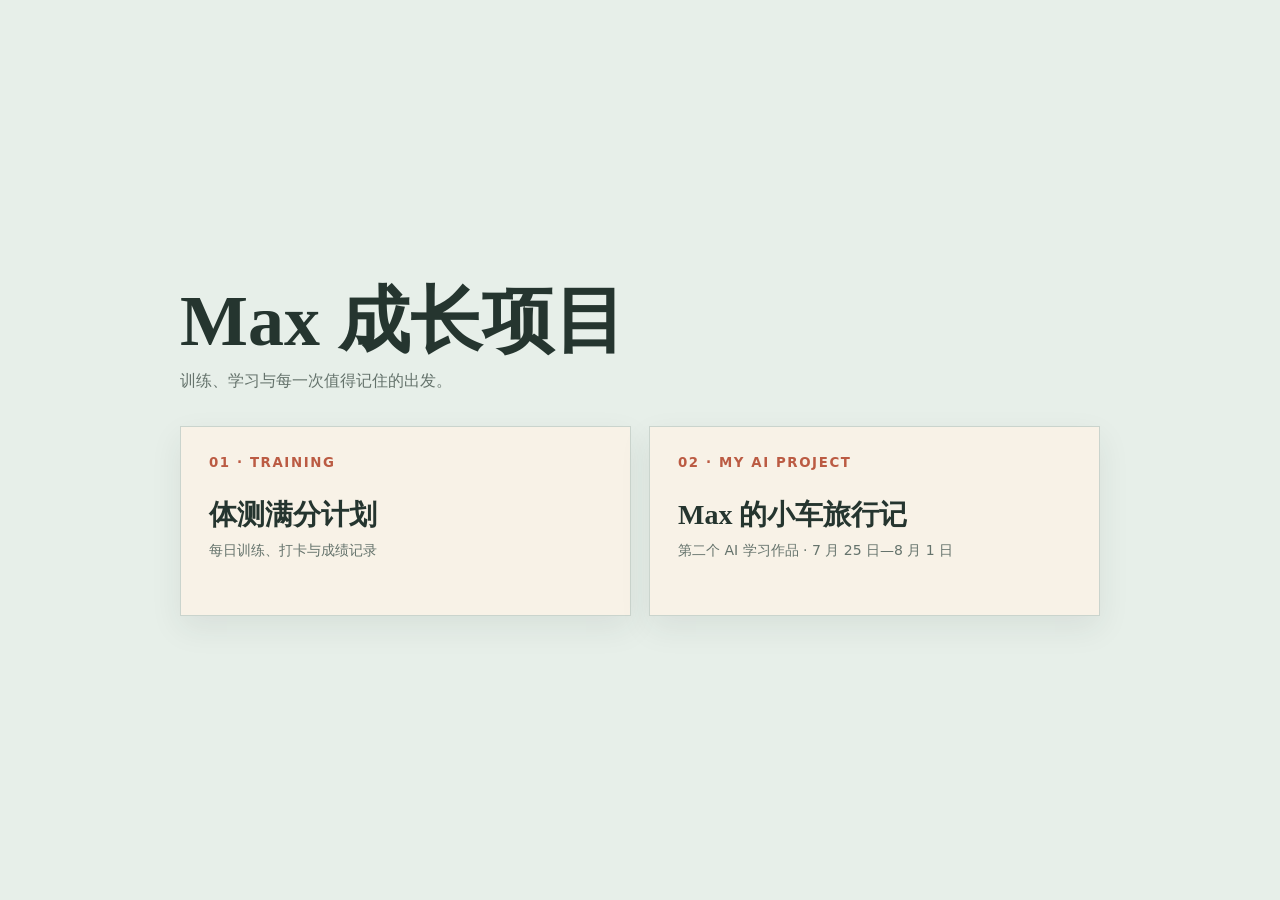
==== commit 1816a02d: "发布《Max 的小车旅行记》入口" ====
--- a/index.html
+++ b/index.html
@@ -3,286 +3,15 @@
   <head>
     <meta charset="utf-8">
     <meta name="viewport" content="width=device-width, initial-scale=1">
-    <title>Max · 二六年暑期体测满分计划</title>
-    <link rel="stylesheet" href="styles.css?v=20260719-daily-results">
+    <title>Max 成长项目</title>
+    <style>
+      *{box-sizing:border-box}body{margin:0;min-height:100vh;display:grid;place-items:center;background:#e7efe9;color:#25352f;font-family:system-ui,sans-serif;padding:24px}main{width:min(920px,100%)}h1{font:700 clamp(38px,7vw,72px)/1.05 "STKaiti","Kaiti SC",serif;margin:0 0 12px}p{color:#65736c;margin:0 0 34px}.grid{display:grid;grid-template-columns:repeat(2,1fr);gap:18px}a{display:block;min-height:190px;padding:28px;text-decoration:none;color:inherit;background:#f8f2e7;border:1px solid #cad4cd;box-shadow:0 12px 30px rgb(36 53 47/.08);transition:.2s transform,.2s box-shadow}a:hover{transform:translateY(-4px);box-shadow:0 18px 35px rgb(36 53 47/.14)}small{display:block;color:#bb5b43;font-weight:700;letter-spacing:.12em;margin-bottom:28px}b{display:block;font:700 28px/1.2 "STKaiti","Kaiti SC",serif;margin-bottom:8px}span{color:#65736c;font-size:14px}@media(max-width:620px){.grid{grid-template-columns:1fr}}
+    </style>
   </head>
   <body>
-    <main class="app-shell">
-      <section class="top-banner" aria-label="体测时间提示">
-        <span class="top-banner-label">开学体测时间</span>
-        <strong>9月14日 - 9月22日</strong>
-        <span>四、六年级体育统测，假期重点准备跳绳和减重训练。</span>
-      </section>
-
-      <section class="hero">
-        <div>
-          <p class="eyebrow">现在怎么样 · 暑期要做到什么</p>
-          <h1>Max 暑期体测计划</h1>
-          <p class="hero-copy">每天照着“今日任务卡”练，练完把数字填进去，再点保存。</p>
-        </div>
-        <div class="score-board" aria-label="体测训练目标">
-          <div>
-            <span>最新综合分</span>
-            <strong id="latestTotalScore">待录入</strong>
-            <em id="latestScoreBreakdown">本机自动计算</em>
-          </div>
-          <div>
-            <span>当前体重</span>
-            <strong id="currentWeight">待录入</strong>
-            <em id="currentWeightDate">每周记录一次</em>
-          </div>
-          <div>
-            <span>暑期体重目标</span>
-            <strong id="summerWeightGoal">待录入</strong>
-            <em>以首次体重为起点</em>
-          </div>
-          <div>
-            <span>跳绳进度</span>
-            <strong id="ropeProgress">160 → 180+</strong>
-            <em id="ropeProgressHint">本周先冲 170</em>
-          </div>
-        </div>
-      </section>
-
-      <details class="fold-card">
-        <summary>提醒和日期设置</summary>
-      <section class="control-bar inner-card">
-        <label>
-          暑期开始
-          <input id="startDate" type="date">
-        </label>
-        <label>
-          每天提醒
-          <input id="reminderTime" type="time" value="19:30">
-        </label>
-        <button id="enableNotify" class="primary">开启浏览器提醒</button>
-        <button id="downloadCalendar">生成日历提醒</button>
-        <button id="resetToday" class="ghost">清空今天</button>
-        <p id="reminderStatus" class="control-hint" aria-live="polite"></p>
-      </section>
-      </details>
-
-      <section class="dashboard">
-        <article class="today-panel">
-          <div class="section-title">
-            <div>
-              <p class="eyebrow">今日任务卡</p>
-              <h2 id="todayTitle">加载中</h2>
-            </div>
-            <div class="status-stack">
-              <span id="weekBadge" class="badge">第 1 周</span>
-              <span id="todayStatus" class="status">未打卡</span>
-            </div>
-          </div>
-          <div class="daily-result-head" aria-hidden="true">
-            <span>今天练什么</span>
-            <span>今天要做到</span>
-            <span>我今天做了</span>
-          </div>
-          <div id="dailyResults" class="daily-results"></div>
-          <div class="note-box" id="coachNote"></div>
-          <label class="memo-label">
-            今天想说的话（可以不填）
-            <textarea id="dailyMemo" rows="3" placeholder="比如：今天跳绳很轻松；下雨了，在家练。"></textarea>
-          </label>
-          <button id="saveDay" class="primary wide">保存今天的成绩</button>
-          <div class="recent-days">
-            <h3>最近的训练记录</h3>
-            <div id="dailyHistory" class="daily-history"></div>
-          </div>
-        </article>
-      </section>
-
-      <details class="fold-card">
-        <summary>体测资料填写与历史记录</summary>
-      <section class="metrics inner-section">
-        <article>
-          <div class="section-title compact">
-            <h2>填写本周体测资料</h2>
-            <span>每周测一次；跳绳、仰卧起坐和跑步在今日任务卡填写</span>
-          </div>
-          <form id="metricForm" class="metric-form">
-            <input id="metricDate" type="date" aria-label="记录日期">
-            <input id="lung" type="number" step="1" min="0" placeholder="肺活量 ml">
-            <input id="sprint50" type="number" step="0.01" min="0" placeholder="50米 秒">
-            <input id="flex" type="number" step="0.1" placeholder="坐位体前屈 cm">
-            <input id="height" type="number" step="0.1" min="0" placeholder="身高 cm">
-            <input id="weight" type="number" step="0.1" min="0" placeholder="体重 kg">
-            <button class="primary" type="submit">保存资料</button>
-          </form>
-          <div class="history-heading">
-            <h3>以前的体测记录</h3>
-            <span>最新记录排在最上面</span>
-          </div>
-          <div id="metricHistory" class="history"></div>
-        </article>
-
-        <article>
-          <div class="section-title compact">
-            <h2>暑期进度</h2>
-            <span id="progressText">0/56 天</span>
-          </div>
-          <div class="progress-wrap">
-            <div id="progressBar" class="progress-bar"></div>
-          </div>
-          <div class="target-grid">
-            <div><span>体重目标</span><strong>每周看趋势</strong></div>
-            <div><span>跳绳目标</span><strong>180+ 留余量</strong></div>
-            <div><span>50米顺带目标</span><strong>10.50s 内</strong></div>
-            <div><span>仰卧目标</span><strong>49+ 满分线</strong></div>
-          </div>
-        </article>
-      </section>
-      </details>
-
-      <details class="fold-card">
-      <summary>六周减重与饮食计划</summary>
-      <section class="diet-banner" aria-label="饮食目标提示">
-        <span class="top-banner-label">六周饮食目标</span>
-        <strong id="weightGoalHeadline">以首次录入体重为起点，六周挑战减 6 kg</strong>
-        <span>这是挑战目标，不是保证值。儿童短期减重需关注体能和生长发育，建议由儿科或儿童营养医生确认后执行。</span>
-      </section>
-
-      <section class="diet-plan">
-        <div class="section-title compact">
-          <h2>六周六公斤计划</h2>
-          <span>每周复盘体重、精神状态和训练表现</span>
-        </div>
-
-        <article class="diet-block safety-note">
-          <h3>六周目标线</h3>
-          <div class="six-week-grid">
-            <div><span>起点</span><strong id="weightTarget0">首次体重</strong><small>在手机上录入</small></div>
-            <div><span>第 1 周</span><strong id="weightTarget1">起点 - 1 kg</strong><small>挑战线</small></div>
-            <div><span>第 2 周</span><strong id="weightTarget2">起点 - 2 kg</strong><small>挑战线</small></div>
-            <div><span>第 3 周</span><strong id="weightTarget3">起点 - 3 kg</strong><small>挑战线</small></div>
-            <div><span>第 4 周</span><strong id="weightTarget4">起点 - 4 kg</strong><small>挑战线</small></div>
-            <div><span>第 5 周</span><strong id="weightTarget5">起点 - 5 kg</strong><small>挑战线</small></div>
-            <div><span>第 6 周</span><strong id="weightTarget6">起点 - 6 kg</strong><small>最终挑战线</small></div>
-          </div>
-          <p class="safety-copy">每周下降 1 kg 对四年级儿童属于激进速度。若一周下降超过 0.7 kg，或出现乏力、头晕、注意力下降、睡眠变差、跳绳和跑步成绩下降，应停止继续减量并咨询医生。体测前一周以保持体能为先。</p>
-        </article>
-
-        <article class="diet-block">
-          <h3>一、每天的大原则</h3>
-          <div class="diet-grid">
-            <div>
-              <strong>早餐</strong>
-              <p>必须吃。以鸡蛋、牛奶/豆浆、粗粮主食和水果为主，帮助白天不乱吃。</p>
-            </div>
-            <div>
-              <strong>午餐</strong>
-              <p>正常吃，但主食换成玉米、红薯、燕麦、杂粮饭、全麦馒头，量控制在七分饱左右。</p>
-            </div>
-            <div>
-              <strong>晚餐</strong>
-              <p>清淡一点，海鲜优先清蒸、白灼、煮汤，主食少量，尽量不吃油炸和重油做法。</p>
-            </div>
-            <div>
-              <strong>加餐</strong>
-              <p>如果饿，优先水果、无糖酸奶、牛奶。不要拿饼干、薯片、甜饮料顶饿。</p>
-            </div>
-          </div>
-          <ul class="diet-list">
-            <li>主食不吃白米饭，改成粗粮、杂粮、玉米、红薯、燕麦、全麦面包。</li>
-            <li>每餐都要有蛋白质，比如蒸鸡蛋、鱼片、虾、瘦牛肉、豆腐。</li>
-            <li>每天喝 300–500ml 纯牛奶或等量奶制品；两盒合计不超过 500ml 时可以，不能用牛奶代替正餐。</li>
-            <li>海鲜可以吃，但尽量清蒸、白灼、清炖，少油少酱。</li>
-            <li>饮料只喝水、牛奶、无糖豆浆，不喝奶茶和甜饮料。</li>
-            <li>晚饭别吃太晚，睡前不加夜宵。</li>
-          </ul>
-        </article>
-
-        <article class="diet-block">
-          <h3>Max 自己判断的 5 条标准</h3>
-          <div class="self-check-grid">
-            <div><strong>吃饭</strong><p>每餐一掌心蛋白质、两拳蔬菜、一拳粗粮，吃到不饿、不撑。</p></div>
-            <div><strong>饮品</strong><p>每天牛奶 300–500ml，其余主要喝水，不喝甜饮料。</p></div>
-            <div><strong>训练</strong><p>每天累计活动约 60 分钟；能说短句、不能轻松唱歌，强度就够了。</p></div>
-            <div><strong>停止</strong><p>头晕、恶心、胸闷、膝踝疼或动作变形，马上停下来告诉家长。</p></div>
-            <div><strong>复盘</strong><p>每周固定一天晨起称重；精神、睡眠和体测成绩正常才继续。</p></div>
-          </div>
-          <p class="memory-line">记住：不饿肚子、不喝甜饮料、每天动够、身体不难受、成绩不下降。</p>
-        </article>
-
-        <article class="diet-block">
-          <h3>二、按六周推进</h3>
-          <div class="weekly-diet">
-            <div>
-              <strong>第 1 周</strong>
-              <p>先把白米饭换掉，建立粗粮主食习惯，控制零食和饮料。</p>
-            </div>
-            <div>
-              <strong>第 2 周</strong>
-              <p>午餐和晚餐都稳住，晚餐主食再少一点，海鲜尽量清蒸白灼。</p>
-            </div>
-            <div>
-              <strong>第 3 周</strong>
-              <p>继续减油减糖，训练日多一点蛋白质，恢复日减少主食总量。</p>
-            </div>
-            <div>
-              <strong>第 4 周</strong>
-              <p>保持三餐稳定，结合周测结果调整份量，不通过挨饿追赶数字。</p>
-            </div>
-            <div>
-              <strong>第 5 周</strong>
-              <p>继续清淡饮食和规律活动，重点观察跳绳、跑步成绩是否保持。</p>
-            </div>
-            <div>
-              <strong>第 6 周</strong>
-              <p>进入体测准备期，不再激进减量，保证睡眠、饮水和训练恢复。</p>
-            </div>
-          </div>
-        </article>
-
-        <article class="diet-block">
-          <h3>三、一周 7 天示例</h3>
-          <div class="seven-day-grid">
-            <div>
-              <span>周一</span>
-              <p>早：蒸鸡蛋 + 牛奶 + 燕麦；中：杂粮饭 + 番茄牛肉 + 西兰花；晚：番茄鱼片汤 + 红薯。</p>
-            </div>
-            <div>
-              <span>周二</span>
-              <p>早：全麦面包 + 蒸鸡蛋 + 牛奶；中：玉米 + 白灼虾 + 西兰花；晚：番茄豆腐汤 + 小半根玉米。</p>
-            </div>
-            <div>
-              <span>周三</span>
-              <p>早：牛奶 + 蒸鸡蛋 + 小杂粮馒头；中：杂粮饭 + 番茄鱼片 + 青菜；晚：西兰花牛肉 + 黄瓜。</p>
-            </div>
-            <div>
-              <span>周四</span>
-              <p>早：牛奶 + 燕麦 + 香蕉；中：红薯 + 番茄牛肉 + 西兰花；晚：番茄蒸蛋 + 少量全麦面包。</p>
-            </div>
-            <div>
-              <span>周五</span>
-              <p>早：蒸鸡蛋 + 无糖酸奶 + 玉米；中：杂粮饭 + 番茄鱼片 + 西兰花；晚：虾仁蒸蛋 + 生菜。</p>
-            </div>
-            <div>
-              <span>周六</span>
-              <p>早：牛奶 + 蒸鸡蛋 + 红薯；中：粗粮饭 + 西兰花牛肉 + 番茄；晚：番茄豆腐鱼片汤。</p>
-            </div>
-            <div>
-              <span>周日</span>
-              <p>早：燕麦粥 + 蒸鸡蛋 + 牛奶；中：玉米 + 番茄牛肉 + 西兰花；晚：番茄鱼片汤 + 少量粗粮。</p>
-            </div>
-          </div>
-        </article>
-      </section>
-      </details>
-    </main>
-
-    <template id="dailyResultTemplate">
-      <label class="daily-result-item">
-        <strong class="result-name"></strong>
-        <span class="result-target"></span>
-        <span class="result-input-wrap">
-          <input class="result-input" type="number" min="0" inputmode="decimal">
-          <em class="result-unit"></em>
-        </span>
-      </label>
-    </template>
-
-    <script src="app.js?v=20260719-daily-results"></script>
+    <main><h1>Max 成长项目</h1><p>训练、学习与每一次值得记住的出发。</p><div class="grid">
+      <a href="01_%E4%BD%93%E6%B5%8B%E8%AE%AD%E7%BB%83/"><small>01 · TRAINING</small><b>体测满分计划</b><span>每日训练、打卡与成绩记录</span></a>
+      <a href="03_%E6%97%85%E8%A1%8C%E8%B7%AF%E7%BA%BF%E5%9C%B0%E5%9B%BE/"><small>02 · MY AI PROJECT</small><b>Max 的小车旅行记</b><span>第二个 AI 学习作品 · 7 月 25 日—8 月 1 日</span></a>
+    </div></main>
   </body>
 </html>
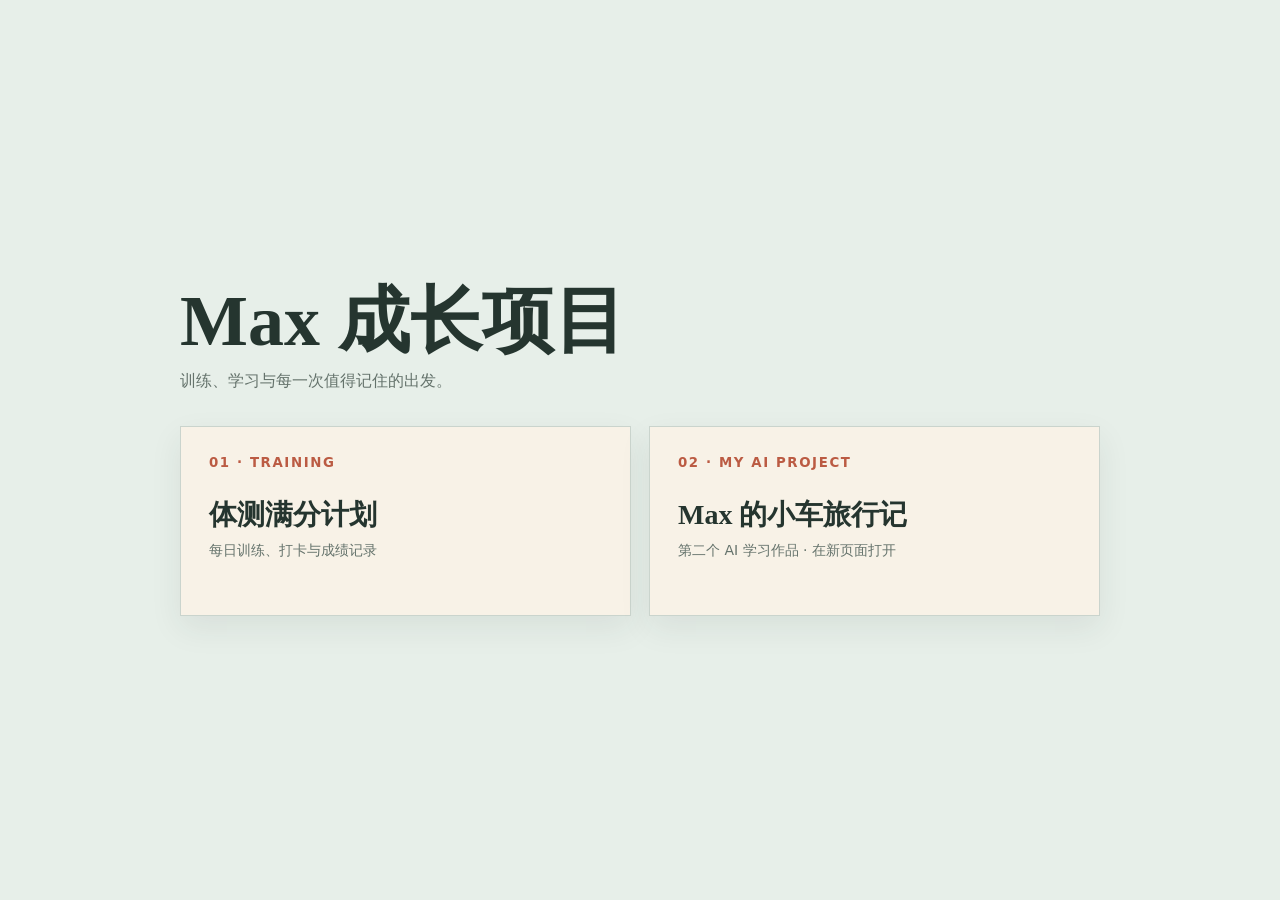
==== commit 54e668de: "旅行作品入口在新页面打开 Updated link for 'MY AI PROJECT' to open in a new tab." ====
--- a/index.html
+++ b/index.html
@@ -11,7 +11,7 @@
   <body>
     <main><h1>Max 成长项目</h1><p>训练、学习与每一次值得记住的出发。</p><div class="grid">
       <a href="01_%E4%BD%93%E6%B5%8B%E8%AE%AD%E7%BB%83/"><small>01 · TRAINING</small><b>体测满分计划</b><span>每日训练、打卡与成绩记录</span></a>
-      <a href="03_%E6%97%85%E8%A1%8C%E8%B7%AF%E7%BA%BF%E5%9C%B0%E5%9B%BE/"><small>02 · MY AI PROJECT</small><b>Max 的小车旅行记</b><span>第二个 AI 学习作品 · 7 月 25 日—8 月 1 日</span></a>
+      <a href="03_%E6%97%85%E8%A1%8C%E8%B7%AF%E7%BA%BF%E5%9C%B0%E5%9B%BE/" target="_blank" rel="noopener"><small>02 · MY AI PROJECT</small><b>Max 的小车旅行记</b><span>第二个 AI 学习作品 · 在新页面打开</span></a>
     </div></main>
   </body>
 </html>
